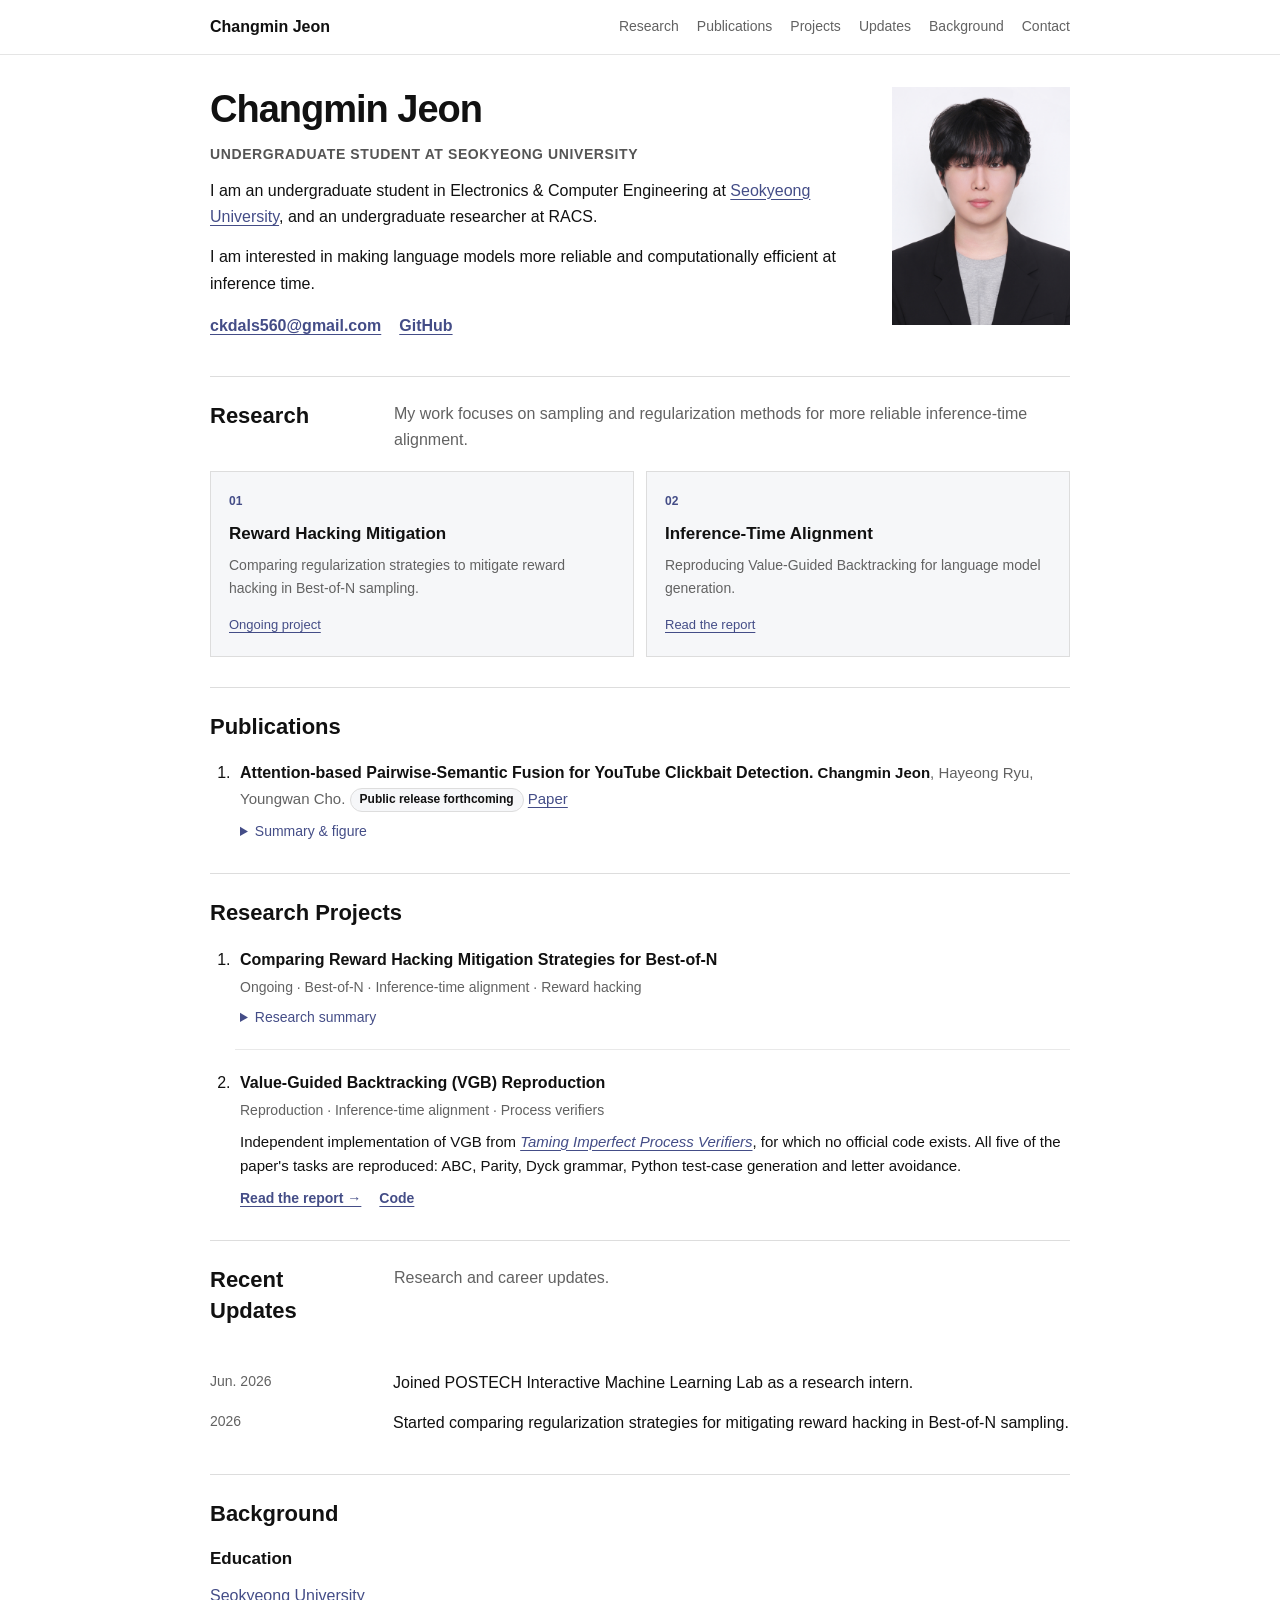
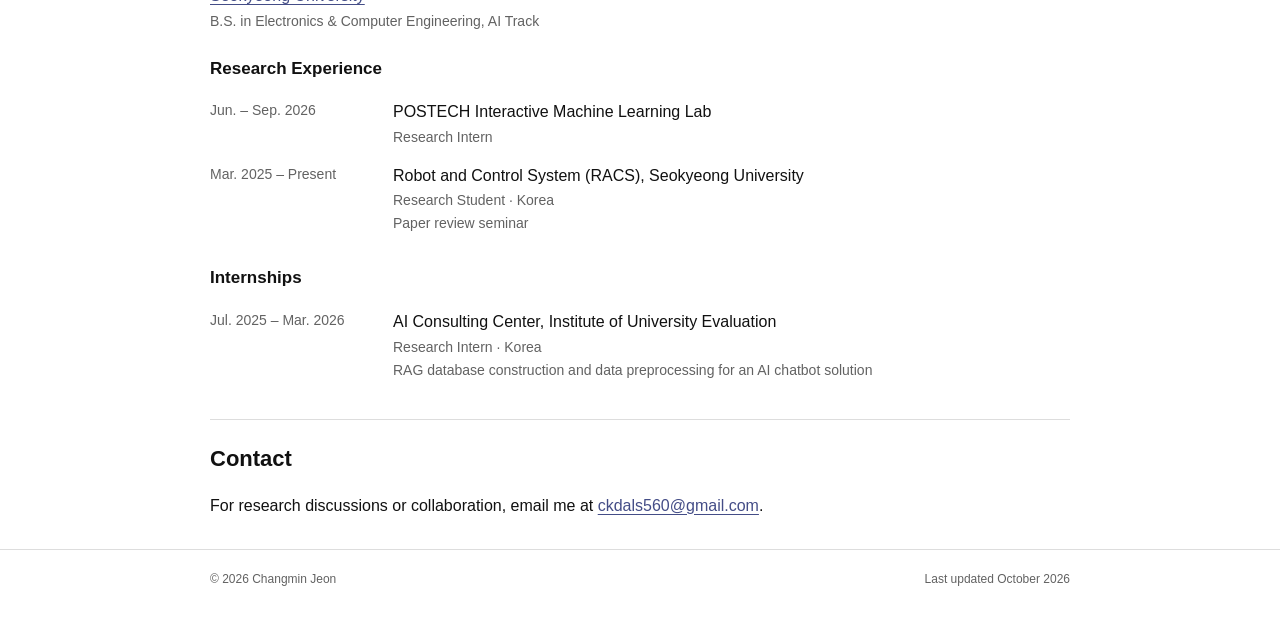
==== index.html @ 63a94bb0 "Show email address in profile links Co-Authored-By: Claude Opus 5.5 <noreply@anthropic.com> Claude-S" ====
<!DOCTYPE html>
<html lang="en">
<head>
  <meta charset="utf-8">
  <meta name="viewport" content="width=device-width, initial-scale=1">
  <meta name="description" content="Changmin Jeon — reinforcement learning, language model alignment, and inference-time scaling.">
  <title>Changmin Jeon</title>
  <style>
:root { --ink:#111; --muted:#626262; --accent:#444d87; --line:#ddd; --soft:#f6f7f9; }
* { box-sizing:border-box; }
html { scroll-behavior:smooth; scroll-padding-top:88px; }
body { margin:0; color:var(--ink); background:#fff; font:16px/1.65 -apple-system,BlinkMacSystemFont,"Segoe UI",sans-serif; }
a { color:var(--accent); text-underline-offset:3px; }
a:hover { color:#222a61; }
a:focus-visible,summary:focus-visible { outline:2px solid var(--accent); outline-offset:4px; }
.skip { position:absolute; left:12px; top:-80px; z-index:10; background:#fff; padding:8px 14px; }
.skip:focus { top:8px; }
.wrap { width:min(860px,calc(100% - 40px)); margin-inline:auto; }
.topbar { border-bottom:1px solid #e5e5e5; background:#fff; position:sticky; top:0; z-index:5; }
.nav-row { min-height:54px; display:flex; justify-content:space-between; align-items:center; gap:24px; }
.brand { color:#111; text-decoration:none; font-weight:700; white-space:nowrap; }
nav { display:flex; gap:18px; flex-wrap:wrap; }
nav a { font-size:14px; text-decoration:none; color:var(--muted); }
nav a:hover { color:var(--accent); text-decoration:underline; }
.hero { display:grid; grid-template-columns:minmax(0,1fr) 178px; gap:34px; align-items:start; padding:32px 0 36px; }
h1 { font-size:38px; line-height:1.2; margin:0 0 10px; letter-spacing:-1px; }
.role { color:#555; font-size:14px; font-weight:650; letter-spacing:.6px; text-transform:uppercase; margin:0 0 12px; }
p { margin:0 0 14px; }
.hero p:last-child { margin-bottom:0; }
.portrait { width:178px; height:238px; object-fit:cover; object-position:50% 20%; }
.social { display:flex; gap:18px; flex-wrap:wrap; margin-top:16px; font-weight:600; }
section { border-top:1px solid var(--line); padding:24px 0 30px; }
h2 { font-size:22px; line-height:1.4; margin:0 0 18px; }
h3 { font-size:17px; line-height:1.4; margin:0 0 8px; }
.section-intro { display:grid; grid-template-columns:160px 1fr; gap:24px; margin-bottom:18px; }
.section-intro p { color:var(--muted); margin:0; }
.cards { display:grid; grid-template-columns:repeat(2,minmax(0,1fr)); gap:12px; }
.card { border:1px solid var(--line); background:var(--soft); padding:20px 18px; display:flex; flex-direction:column; }
.number { font-size:12px; font-weight:750; color:var(--accent); margin-bottom:10px; }
.card p { font-size:14px; color:var(--muted); line-height:1.65; }
.card a { font-size:13px; margin-top:auto; }
.project-list { margin:0; padding-left:25px; }
.project-list>li { padding:0 0 20px 5px; margin-bottom:20px; border-bottom:1px solid #e9e9e9; }
.project-list>li:last-child { border-bottom:0; margin-bottom:0; padding-bottom:0; }
.project-list h3 { font-size:16px; margin-bottom:5px; }
.meta { color:var(--muted); font-size:14px; margin-bottom:7px; }
.pub-line { color:var(--muted); font-size:15px; margin-bottom:8px; }
.pub-line strong { color:var(--ink); }
.pub-title { font-size:16px; }
.badge { display:inline-block; border:1px solid var(--line); border-radius:999px; padding:1px 9px; font-size:12px; font-weight:650; color:var(--ink); background:var(--soft); white-space:nowrap; vertical-align:1px; }
summary { cursor:pointer; color:var(--accent); font-size:14px; width:fit-content; }
details[open] summary { margin-bottom:10px; }
.summary-body { background:var(--soft); border-left:2px solid #c7cce0; padding:14px 18px; margin-top:10px; color:#444; font-size:14px; }
.summary-body p { margin:0; }
.project-desc { font-size:15px; margin-bottom:8px; }
.project-links { display:flex; gap:18px; font-size:14px; font-weight:600; margin:0; }
.summary-goals { margin:10px 0 0; padding-left:20px; display:grid; gap:6px; }
.paper-figure { margin:18px 0 0; padding:16px; background:#fff; border:1px solid var(--line); }
.paper-figure a { display:block; width:fit-content; max-width:100%; margin:auto; }
.paper-figure img { display:block; width:100%; max-width:380px; height:auto; margin:auto; }
.paper-figure figcaption { margin-top:14px; color:var(--muted); font-size:13px; line-height:1.5; text-align:center; }
.timeline { margin:0; }
.timeline>div { display:grid; grid-template-columns:165px 1fr; gap:18px; padding:7px 0; }
dt { color:var(--muted); font-size:14px; }
dd { margin:0; }
.background-group { margin-top:24px; }
.background-group:first-of-type { margin-top:0; }
.background-group h3 { margin-bottom:12px; }
.subtext { display:block; color:var(--muted); font-size:14px; }
.contact-copy { margin:0; overflow-wrap:anywhere; }
footer { border-top:1px solid var(--line); color:var(--muted); font-size:12px; padding:20px 0 30px; }
.footer-row { display:flex; justify-content:space-between; gap:20px; }
@media(max-width:680px) {
 html { scroll-padding-top:120px; }
 .nav-row { flex-direction:column; align-items:flex-start; gap:8px; padding:12px 0; }
 nav { gap:10px 18px; }
 nav a { font-size:13px; }
 .hero { grid-template-columns:minmax(0,1fr) 112px; gap:20px; padding-top:26px; }
 .portrait { width:112px; height:150px; }
 h1 { font-size:30px; letter-spacing:-.6px; }
 .role { font-size:12px; }
 .hero p { font-size:14px; }
 .cards { grid-template-columns:1fr; }
 .section-intro { grid-template-columns:1fr; gap:0; }
 .section-intro h2 { margin-bottom:10px; }
 .timeline>div { grid-template-columns:110px 1fr; gap:14px; }
 .footer-row { flex-direction:column; gap:5px; }
}
@media(max-width:420px) {
 .hero { grid-template-columns:1fr; }
 .portrait { grid-row:1; width:110px; height:145px; }
}
@media(prefers-reduced-motion:reduce) { html { scroll-behavior:auto; } }
</style>
</head>
<body id="top">
<a class="skip" href="#main">Skip to content</a>
<header class="topbar">
  <div class="wrap nav-row">
    <a class="brand" href="#top">Changmin Jeon</a>
    <nav aria-label="Primary navigation">
      <a href="#research">Research</a><a href="#publications">Publications</a><a href="#projects">Projects</a><a href="#updates">Updates</a><a href="#background">Background</a><a href="#contact">Contact</a>
    </nav>
  </div>
</header>
<main id="main" class="wrap">
  <!-- PROFILE: edit your name, affiliation and introduction here. -->
  <div class="hero">
    <div>
      <h1>Changmin Jeon</h1>
      <p class="role">Undergraduate student at Seokyeong University</p>
      <p>I am an undergraduate student in Electronics &amp; Computer Engineering at <a href="https://www.skuniv.ac.kr/">Seokyeong University</a>, and an undergraduate researcher at RACS.</p>
      <p>I am interested in making language models more reliable and computationally efficient at inference time.</p>
      <div class="social"><a href="mailto:ckdals560@gmail.com">ckdals560@gmail.com</a><a href="https://github.com/changmin-jen">GitHub</a></div>
    </div>
    <img class="portrait" src="profile.png" alt="Changmin Jeon" width="178" height="238">
  </div>
  <section id="research" aria-labelledby="research-heading">
    <div class="section-intro"><h2 id="research-heading">Research</h2><p>My work focuses on sampling and regularization methods for more reliable inference-time alignment.</p></div>
    <div class="cards"><article class="card"><span class="number">01</span><h3>Reward Hacking Mitigation</h3><p>Comparing regularization strategies to mitigate reward hacking in Best-of-N sampling.</p><a href="#project-1">Ongoing project</a></article>
<article class="card"><span class="number">02</span><h3>Inference-Time Alignment</h3><p>Reproducing Value-Guided Backtracking for language model generation.</p><a href="vgb.html">Read the report</a></article></div>
  </section>
  <!-- PUBLICATIONS: Changmin Jeon is the confirmed first author. Add the full coauthor list before release. -->
  <section id="publications" aria-labelledby="publications-heading">
    <h2 id="publications-heading">Publications</h2>
    <ol class="project-list">
      <li id="pub-clickbait">
        <p class="pub-line"><strong class="pub-title">Attention-based Pairwise-Semantic Fusion for YouTube Clickbait Detection.</strong> <strong>Changmin Jeon</strong>, Hayeong Ryu, Youngwan Cho. <span class="badge">Public release forthcoming</span> <a href="papers/clickbait-detection.pdf?v=2" target="_blank" rel="noopener">Paper</a></p>
        <details><summary>Summary &amp; figure</summary><div class="summary-body"><p>A multimodal framework for detecting semantic mismatches between YouTube titles and thumbnails and the actual video content. It combines titles, ASR transcripts, and captions of thumbnails and keyframes using Sentence-BERT embeddings and attention-based pairwise fusion.</p>
          <figure class="paper-figure">
            <a href="figures/clickbait-framework.png" target="_blank" rel="noopener" aria-label="Open framework figure at original size in a new tab">
              <img src="figures/clickbait-framework.png" alt="Title, STT, thumbnail and keyframe representations pass through attention pooling into four pairwise branches, each processed by an MLP and combined into a fused representation." loading="lazy">
            </a>
            <figcaption>Overview of the proposed Pairwise-Semantic Fusion architecture. Click the figure to view the original image.</figcaption>
          </figure>
        </div></details>
      </li>
    </ol>
  </section>
  <!-- PROJECTS -->
  <section id="projects" aria-labelledby="projects-heading">
    <h2 id="projects-heading">Research Projects</h2>
    <ol class="project-list"><!-- PROJECT 1: edit the title, topics and summary below. -->
<li id="project-1">
  <h3>Comparing Reward Hacking Mitigation Strategies for Best-of-N</h3>
  <p class="meta">Ongoing · Best-of-N · Inference-time alignment · Reward hacking</p>
  <details><summary>Research summary</summary><div class="summary-body">
    <p>Recent work proposes several ways to mitigate reward hacking in Best-of-N (BoN) inference-time alignment, including E<sub>M</sub>-regularized BoN, &chi;<sup>2</sup>-regularization, caution-penalty BoN, and InfoRM. These methods are mostly evaluated against standard baselines rather than against each other, so a fair comparison under one setting is still missing. This project has two goals:</p>
    <ol class="summary-goals">
      <li>Empirically compare these mitigation approaches under a unified experimental setting.</li>
      <li>Test the theoretical predictions of <a href="https://arxiv.org/abs/2603.05739" target="_blank" rel="noopener"><em>Revisiting the (Sub)Optimality of Best-of-N for Inference-Time Alignment</em></a>, in particular whether E<sub>M</sub>-regularized BoN mitigates reward hacking and behaves as predicted at large N.</li>
    </ol>
  </div></details>
</li>
<!-- PROJECT 2: edit the title, topics and summary below. -->
<li id="project-2">
  <h3>Value-Guided Backtracking (VGB) Reproduction</h3>
  <p class="meta">Reproduction · Inference-time alignment · Process verifiers</p>
  <p class="project-desc">Independent implementation of VGB from <a href="https://arxiv.org/abs/2510.03149" target="_blank" rel="noopener"><em>Taming Imperfect Process Verifiers</em></a>, for which no official code exists. All five of the paper's tasks are reproduced: ABC, Parity, Dyck grammar, Python test-case generation and letter avoidance.</p>
  <p class="project-links"><a href="vgb.html">Read the report →</a><a href="https://github.com/changmin-jen/VGB" target="_blank" rel="noopener">Code</a></p>
</li></ol>
  </section>
  <!-- UPDATES: duplicate one date/description pair to add a new update. -->
  <section id="updates" aria-labelledby="updates-heading">
    <div class="section-intro"><h2 id="updates-heading">Recent Updates</h2><p>Research and career updates.</p></div>
    <dl class="timeline">
      <div><dt>Jun. 2026</dt><dd>Joined POSTECH Interactive Machine Learning Lab as a research intern.</dd></div>
      <div><dt>2026</dt><dd>Started comparing regularization strategies for mitigating reward hacking in Best-of-N sampling.</dd></div>
    </dl>
  </section>
  <section id="background" aria-labelledby="background-heading">
    <h2 id="background-heading">Background</h2>
    <div class="background-group"><h3>Education</h3>
      <p><a href="https://www.skuniv.ac.kr/">Seokyeong University</a><span class="subtext">B.S. in Electronics &amp; Computer Engineering, AI Track</span></p>
    </div>
    <div class="background-group"><h3>Research Experience</h3>
      <dl class="timeline">
        <div><dt>Jun. – Sep. 2026</dt><dd>POSTECH Interactive Machine Learning Lab<span class="subtext">Research Intern</span></dd></div>
        <div><dt>Mar. 2025 – Present</dt><dd>Robot and Control System (RACS), Seokyeong University<span class="subtext">Research Student · Korea</span><span class="subtext">Paper review seminar</span></dd></div>
      </dl>
    </div>
    <div class="background-group"><h3>Internships</h3>
      <dl class="timeline"><div><dt>Jul. 2025 – Mar. 2026</dt><dd>AI Consulting Center, Institute of University Evaluation<span class="subtext">Research Intern · Korea</span><span class="subtext">RAG database construction and data preprocessing for an AI chatbot solution</span></dd></div></dl>
    </div>
  </section>
  <section id="contact" aria-labelledby="contact-heading">
    <h2 id="contact-heading">Contact</h2>
    <p class="contact-copy">For research discussions or collaboration, email me at <a href="mailto:ckdals560@gmail.com">ckdals560@gmail.com</a>.</p>
  </section>
</main>
<footer><div class="wrap footer-row"><span>© 2026 Changmin Jeon</span><span>Last updated October 2026</span></div></footer>
</body>
</html>
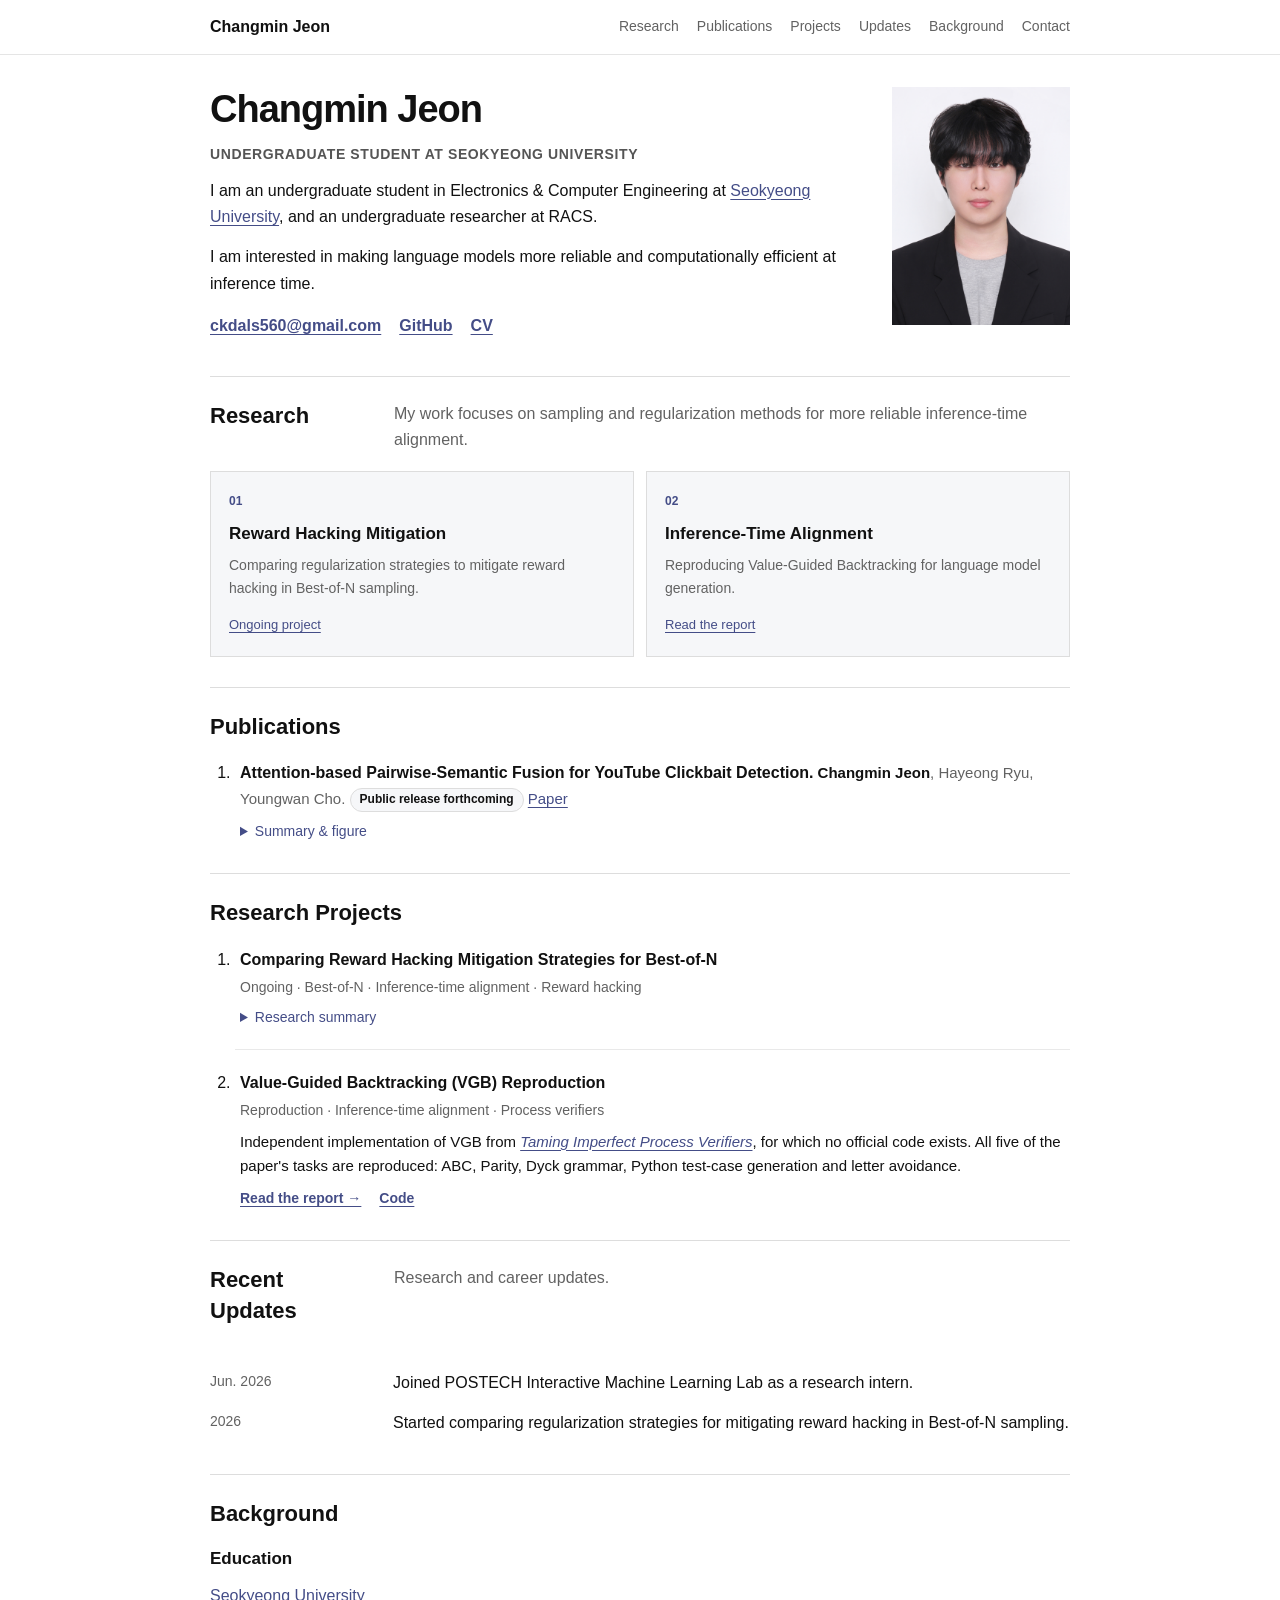
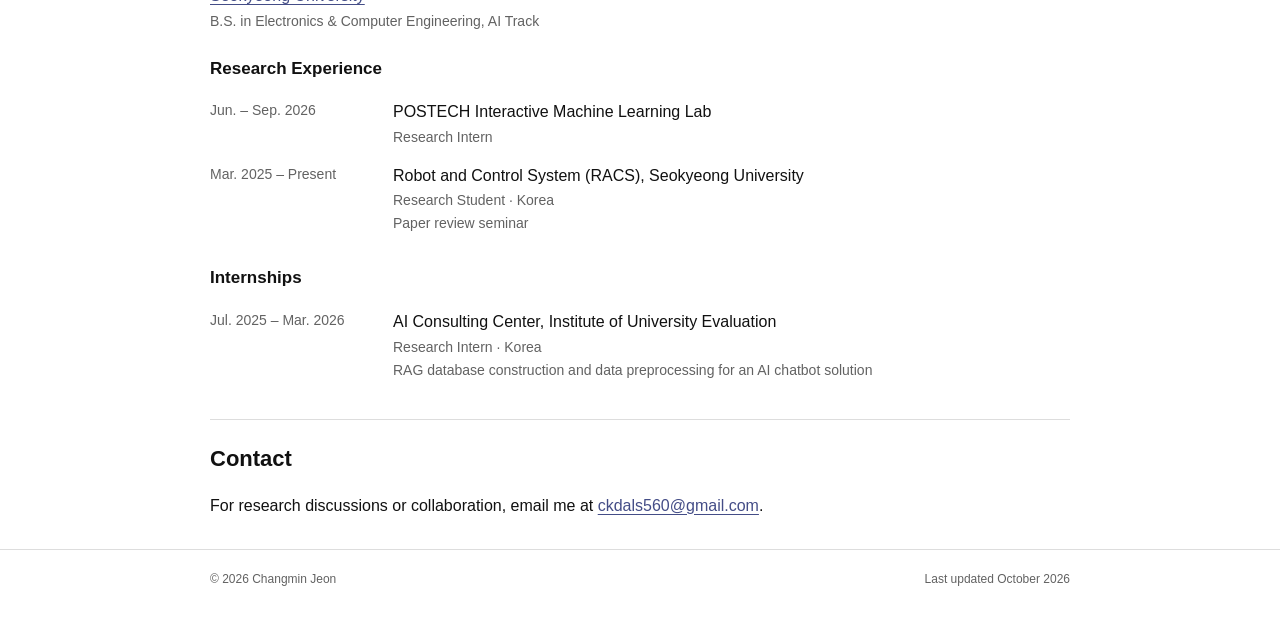
==== commit 80cc30fa: "Add CV PDF and link it next to GitHub Co-Authored-By: Claude Opus 5.5 <noreply@anthropic.com> Claude" ====
--- a/index.html
+++ b/index.html
@@ -111,7 +111,7 @@
       <p class="role">Undergraduate student at Seokyeong University</p>
       <p>I am an undergraduate student in Electronics &amp; Computer Engineering at <a href="https://www.skuniv.ac.kr/">Seokyeong University</a>, and an undergraduate researcher at RACS.</p>
       <p>I am interested in making language models more reliable and computationally efficient at inference time.</p>
-      <div class="social"><a href="mailto:ckdals560@gmail.com">ckdals560@gmail.com</a><a href="https://github.com/changmin-jen">GitHub</a></div>
+      <div class="social"><a href="mailto:ckdals560@gmail.com">ckdals560@gmail.com</a><a href="https://github.com/changmin-jen">GitHub</a><a href="cv.pdf" target="_blank" rel="noopener">CV</a></div>
     </div>
     <img class="portrait" src="profile.png" alt="Changmin Jeon" width="178" height="238">
   </div>
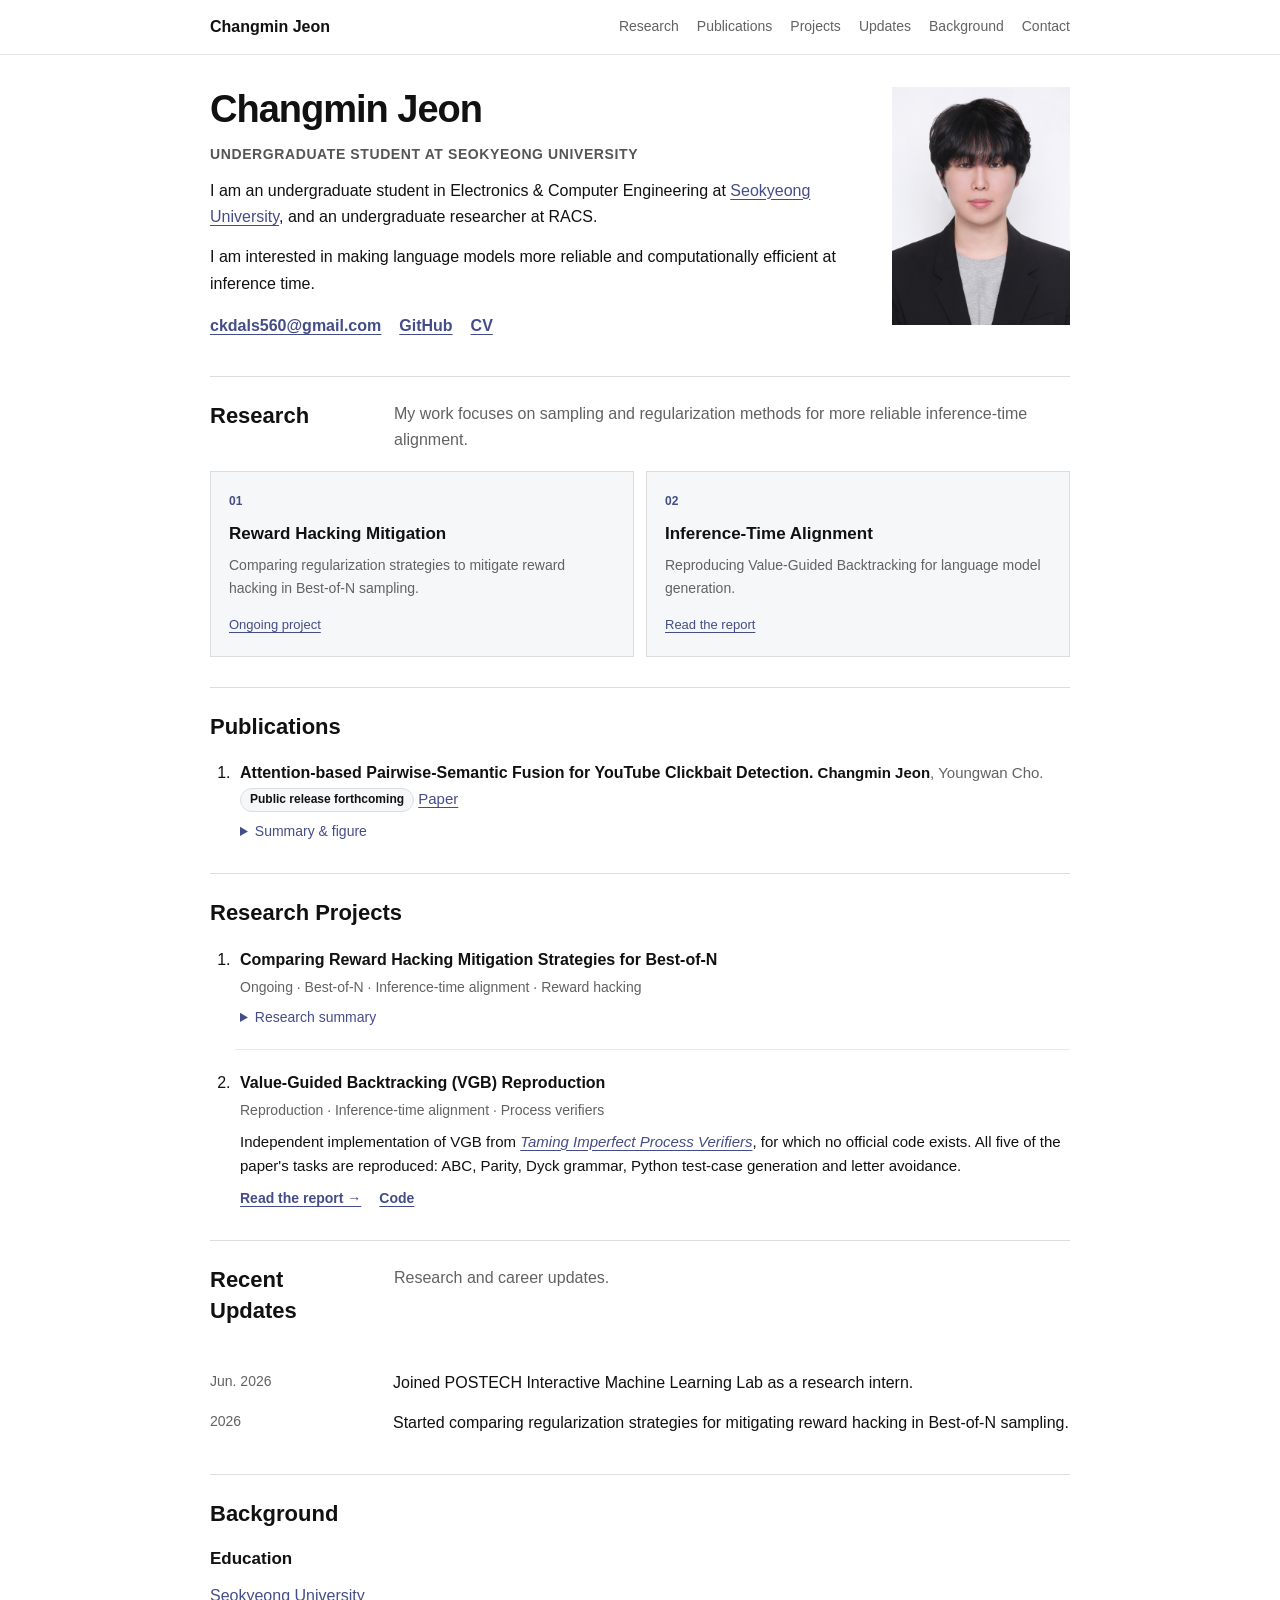
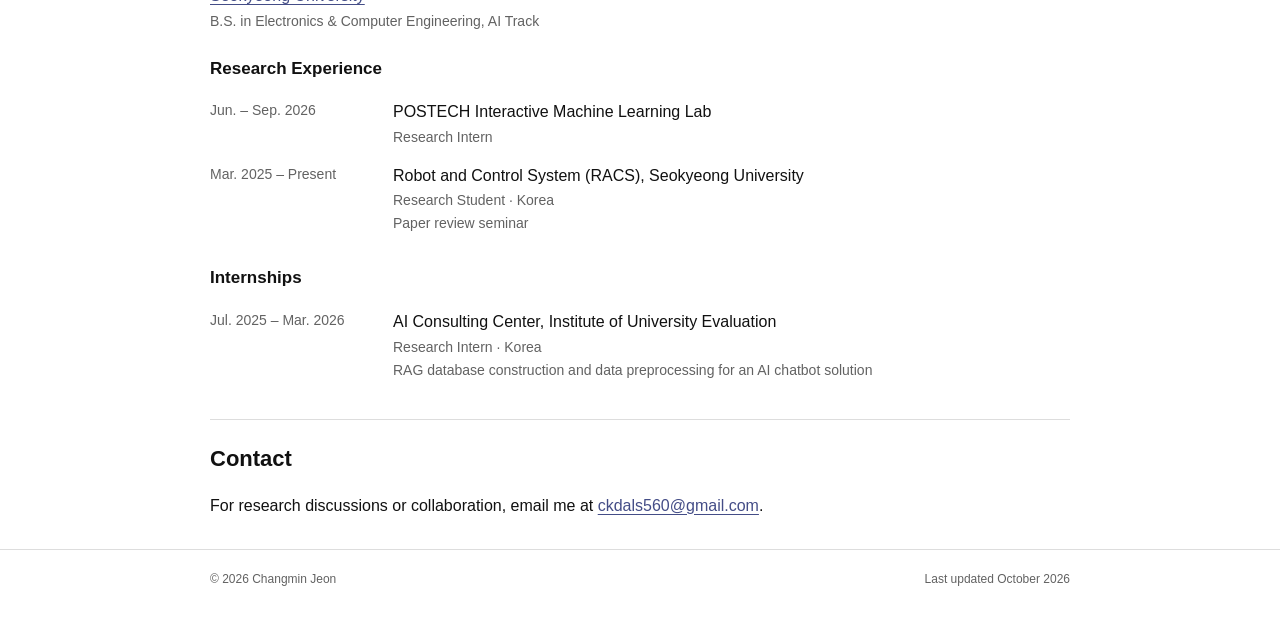
==== commit 4d924690: "Remove Hayeong Ryu from publication author list Co-Authored-By: Claude Opus 5.5 <noreply@anthropic.c" ====
--- a/index.html
+++ b/index.html
@@ -125,7 +125,7 @@
     <h2 id="publications-heading">Publications</h2>
     <ol class="project-list">
       <li id="pub-clickbait">
-        <p class="pub-line"><strong class="pub-title">Attention-based Pairwise-Semantic Fusion for YouTube Clickbait Detection.</strong> <strong>Changmin Jeon</strong>, Hayeong Ryu, Youngwan Cho. <span class="badge">Public release forthcoming</span> <a href="papers/clickbait-detection.pdf?v=2" target="_blank" rel="noopener">Paper</a></p>
+        <p class="pub-line"><strong class="pub-title">Attention-based Pairwise-Semantic Fusion for YouTube Clickbait Detection.</strong> <strong>Changmin Jeon</strong>, Youngwan Cho. <span class="badge">Public release forthcoming</span> <a href="papers/clickbait-detection.pdf?v=2" target="_blank" rel="noopener">Paper</a></p>
         <details><summary>Summary &amp; figure</summary><div class="summary-body"><p>A multimodal framework for detecting semantic mismatches between YouTube titles and thumbnails and the actual video content. It combines titles, ASR transcripts, and captions of thumbnails and keyframes using Sentence-BERT embeddings and attention-based pairwise fusion.</p>
           <figure class="paper-figure">
             <a href="figures/clickbait-framework.png" target="_blank" rel="noopener" aria-label="Open framework figure at original size in a new tab">
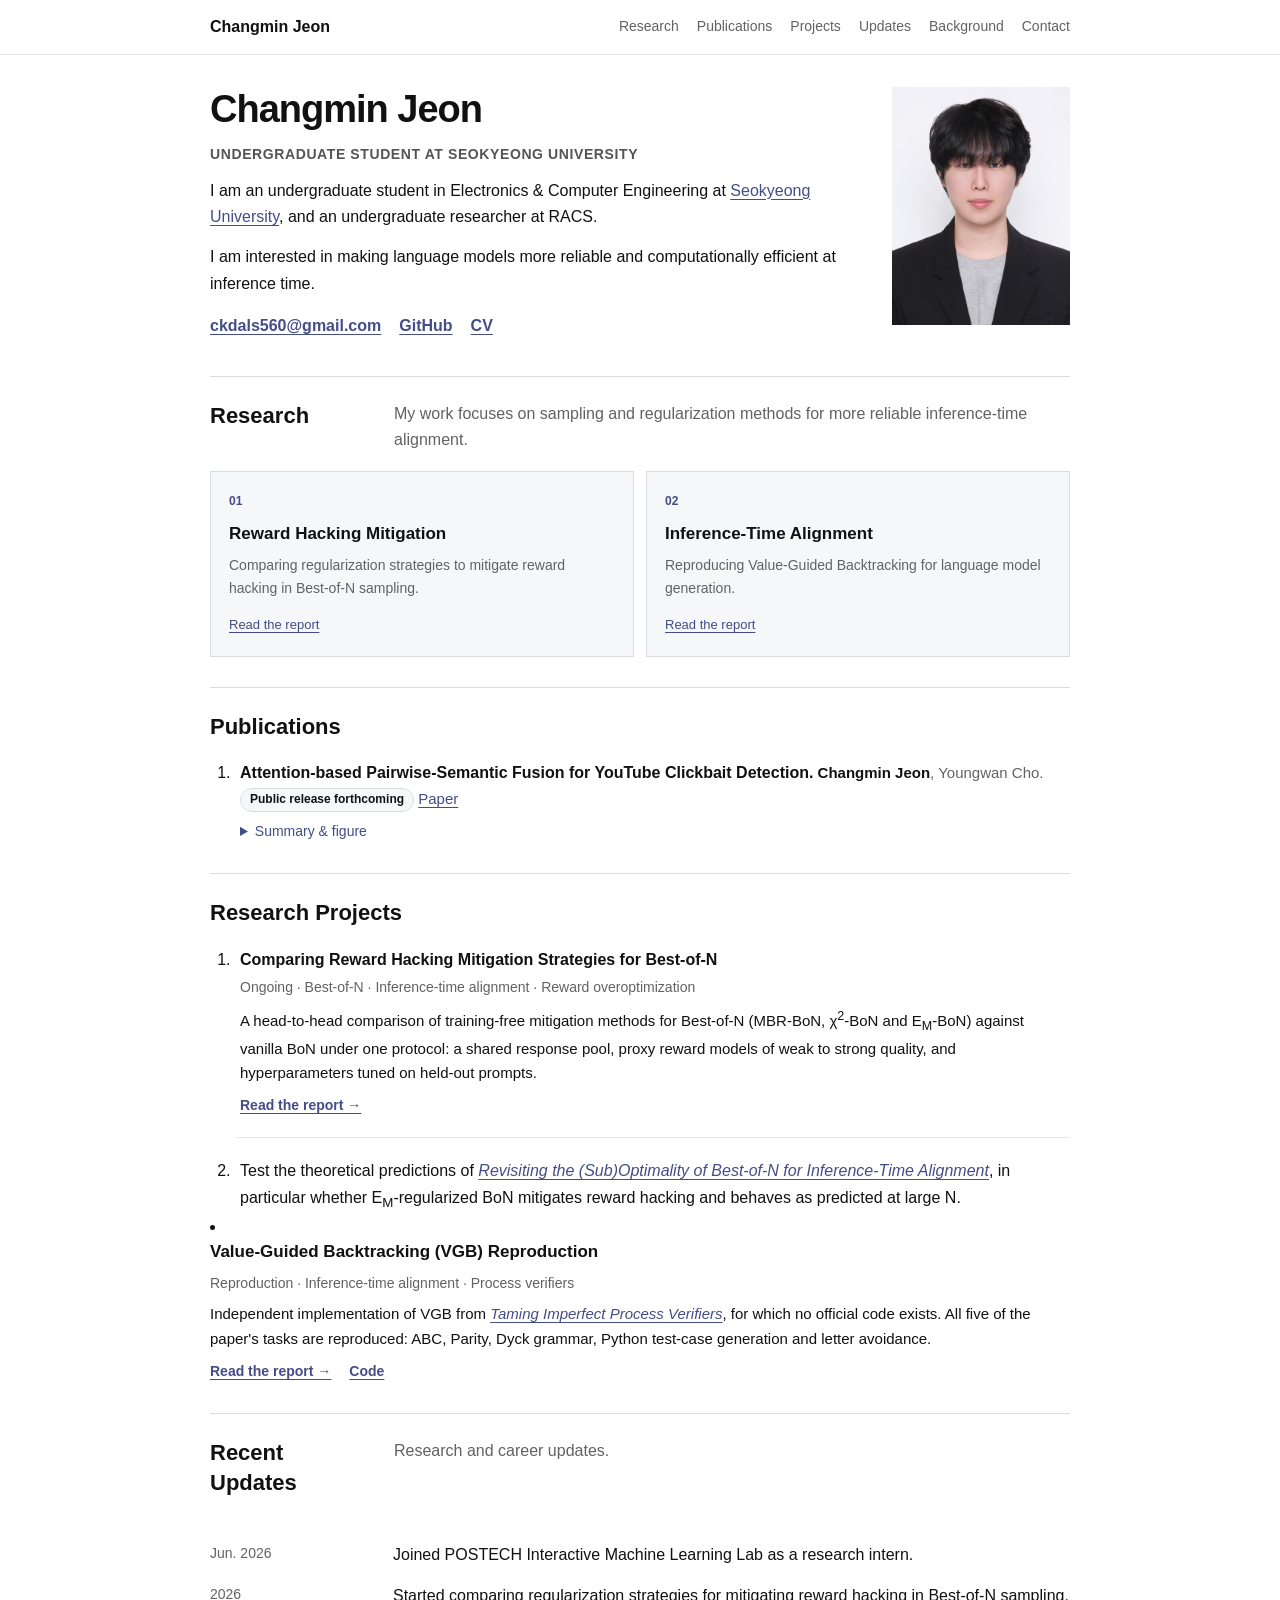
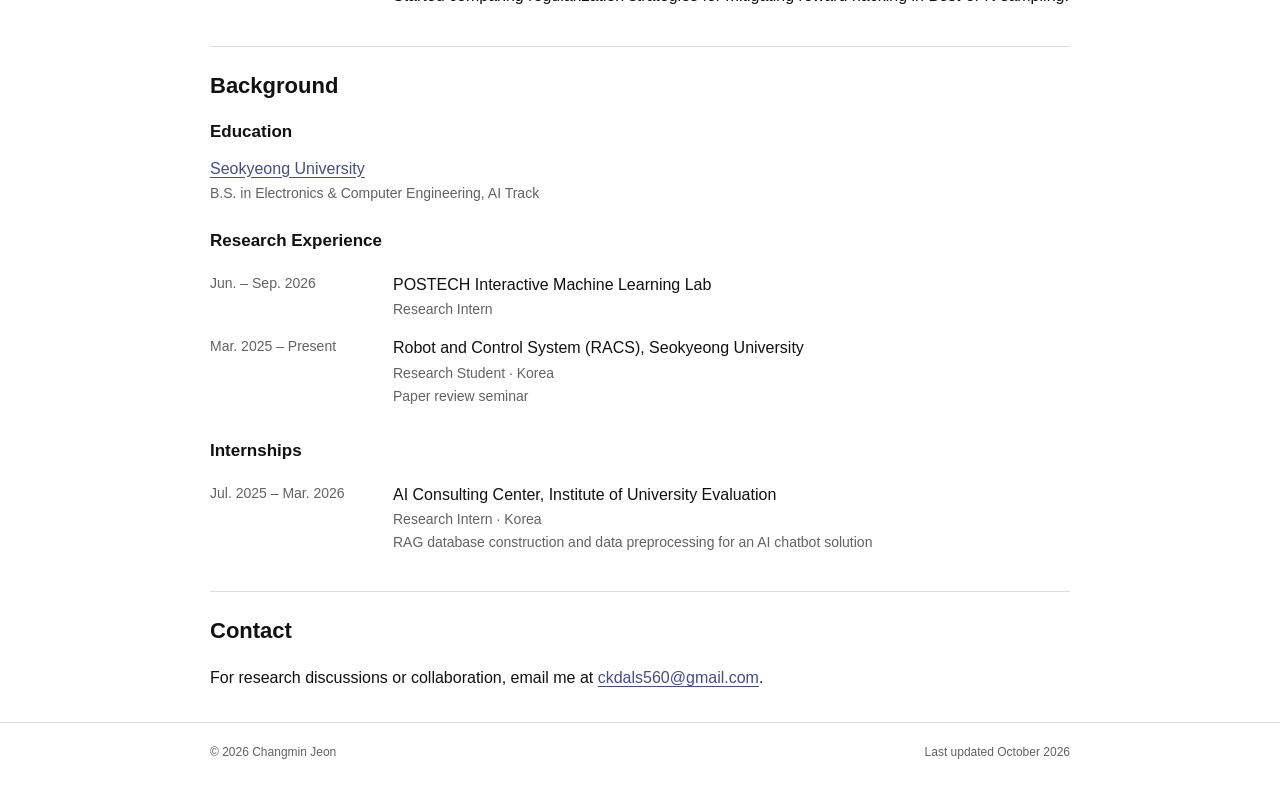
==== commit c2851bc0: "Add draft BoN overoptimization report page and link it from projects Co-Authored-By: Claude Opus 5.5" ====
--- a/index.html
+++ b/index.html
@@ -117,7 +117,7 @@
   </div>
   <section id="research" aria-labelledby="research-heading">
     <div class="section-intro"><h2 id="research-heading">Research</h2><p>My work focuses on sampling and regularization methods for more reliable inference-time alignment.</p></div>
-    <div class="cards"><article class="card"><span class="number">01</span><h3>Reward Hacking Mitigation</h3><p>Comparing regularization strategies to mitigate reward hacking in Best-of-N sampling.</p><a href="#project-1">Ongoing project</a></article>
+    <div class="cards"><article class="card"><span class="number">01</span><h3>Reward Hacking Mitigation</h3><p>Comparing regularization strategies to mitigate reward hacking in Best-of-N sampling.</p><a href="bon.html">Read the report</a></article>
 <article class="card"><span class="number">02</span><h3>Inference-Time Alignment</h3><p>Reproducing Value-Guided Backtracking for language model generation.</p><a href="vgb.html">Read the report</a></article></div>
   </section>
   <!-- PUBLICATIONS: Changmin Jeon is the confirmed first author. Add the full coauthor list before release. -->
@@ -125,7 +125,7 @@
     <h2 id="publications-heading">Publications</h2>
     <ol class="project-list">
       <li id="pub-clickbait">
-        <p class="pub-line"><strong class="pub-title">Attention-based Pairwise-Semantic Fusion for YouTube Clickbait Detection.</strong> <strong>Changmin Jeon</strong>, Youngwan Cho. <span class="badge">Public release forthcoming</span> <a href="papers/clickbait-detection.pdf?v=2" target="_blank" rel="noopener">Paper</a></p>
+        <p class="pub-line"><strong class="pub-title">Attention-based Pairwise-Semantic Fusion for YouTube Clickbait Detection.</strong> <strong>Changmin Jeon</strong>, Youngwan Cho. <span class="badge">Public release forthcoming</span> <a href="papers/clickbait-detection.pdf?v=3" target="_blank" rel="noopener">Paper</a></p>
         <details><summary>Summary &amp; figure</summary><div class="summary-body"><p>A multimodal framework for detecting semantic mismatches between YouTube titles and thumbnails and the actual video content. It combines titles, ASR transcripts, and captions of thumbnails and keyframes using Sentence-BERT embeddings and attention-based pairwise fusion.</p>
           <figure class="paper-figure">
             <a href="figures/clickbait-framework.png" target="_blank" rel="noopener" aria-label="Open framework figure at original size in a new tab">
@@ -143,11 +143,10 @@
     <ol class="project-list"><!-- PROJECT 1: edit the title, topics and summary below. -->
 <li id="project-1">
   <h3>Comparing Reward Hacking Mitigation Strategies for Best-of-N</h3>
-  <p class="meta">Ongoing · Best-of-N · Inference-time alignment · Reward hacking</p>
-  <details><summary>Research summary</summary><div class="summary-body">
-    <p>Recent work proposes several ways to mitigate reward hacking in Best-of-N (BoN) inference-time alignment, including E<sub>M</sub>-regularized BoN, &chi;<sup>2</sup>-regularization, caution-penalty BoN, and InfoRM. These methods are mostly evaluated against standard baselines rather than against each other, so a fair comparison under one setting is still missing. This project has two goals:</p>
-    <ol class="summary-goals">
-      <li>Empirically compare these mitigation approaches under a unified experimental setting.</li>
+  <p class="meta">Ongoing · Best-of-N · Inference-time alignment · Reward overoptimization</p>
+  <p class="project-desc">A head-to-head comparison of training-free mitigation methods for Best-of-N (MBR-BoN, &chi;<sup>2</sup>-BoN and E<sub>M</sub>-BoN) against vanilla BoN under one protocol: a shared response pool, proxy reward models of weak to strong quality, and hyperparameters tuned on held-out prompts.</p>
+  <p class="project-links"><a href="bon.html">Read the report →</a></p>
+</li>
       <li>Test the theoretical predictions of <a href="https://arxiv.org/abs/2603.05739" target="_blank" rel="noopener"><em>Revisiting the (Sub)Optimality of Best-of-N for Inference-Time Alignment</em></a>, in particular whether E<sub>M</sub>-regularized BoN mitigates reward hacking and behaves as predicted at large N.</li>
     </ol>
   </div></details>
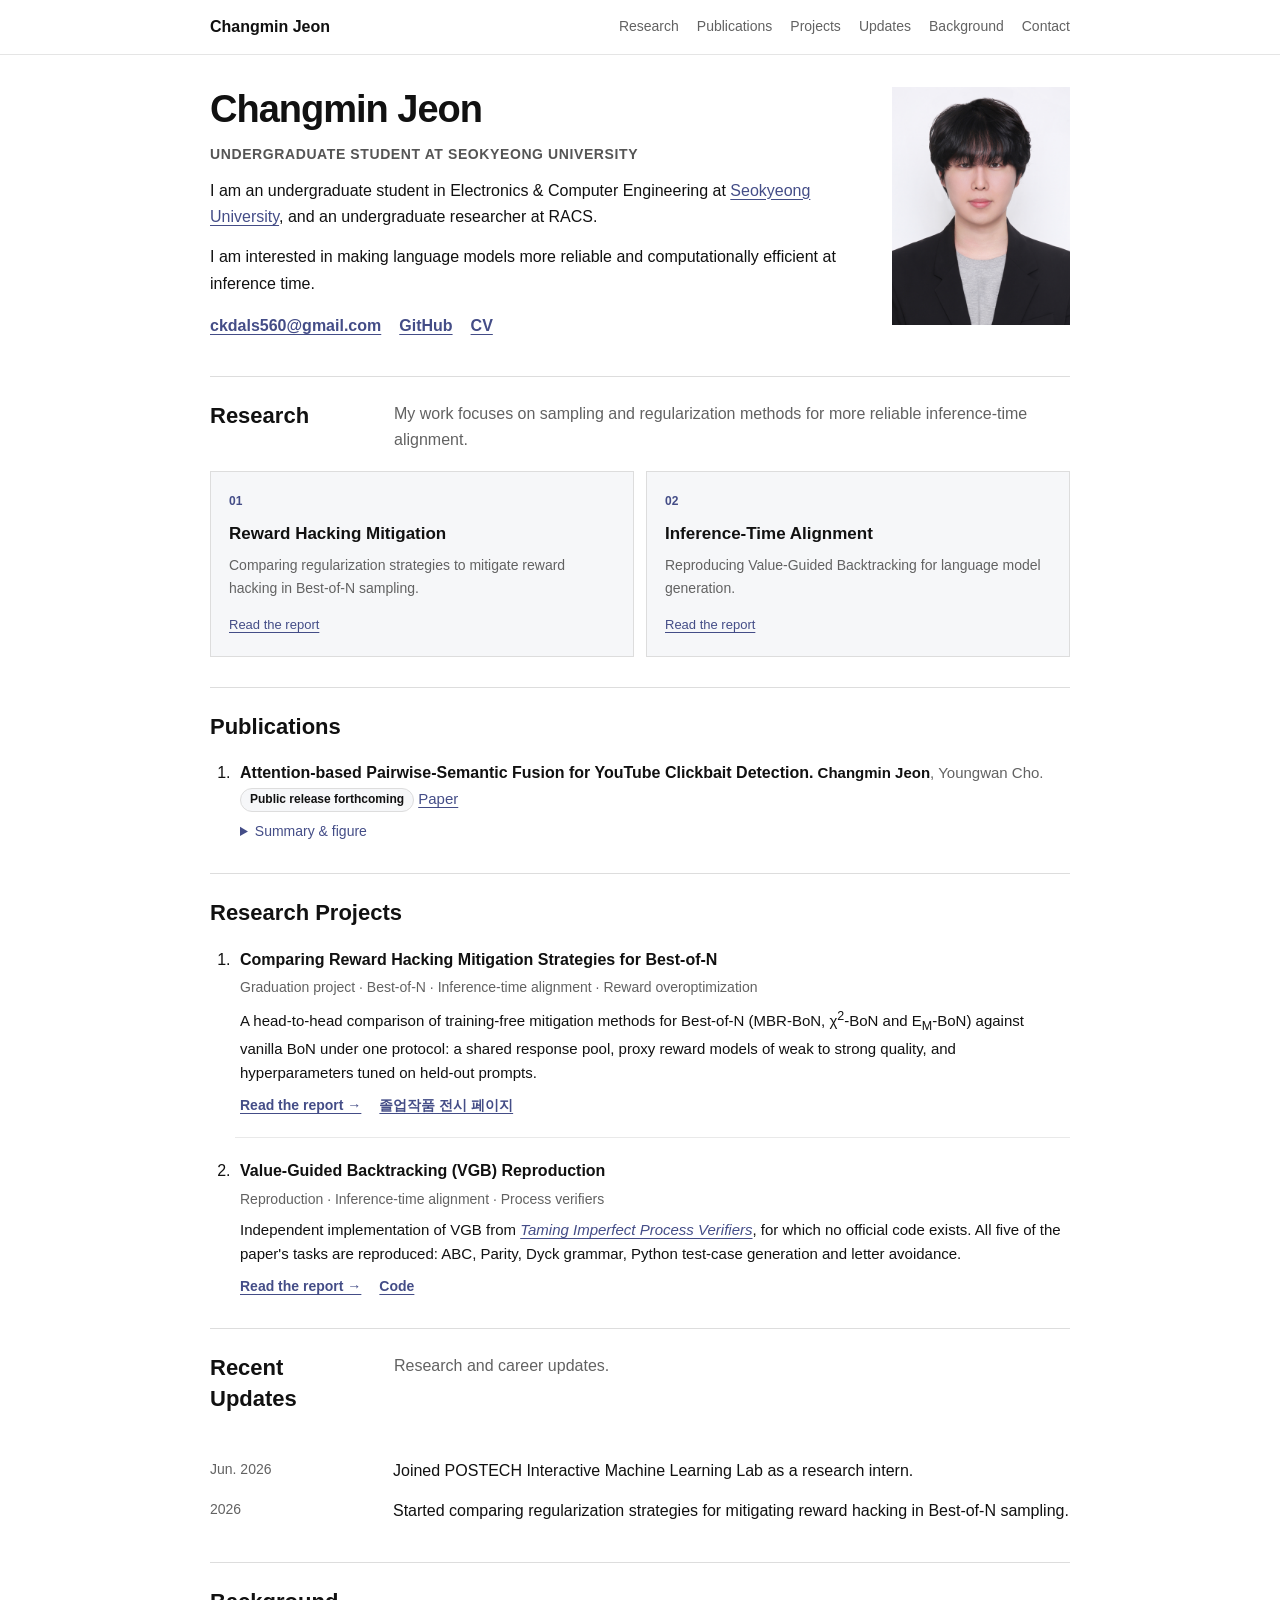
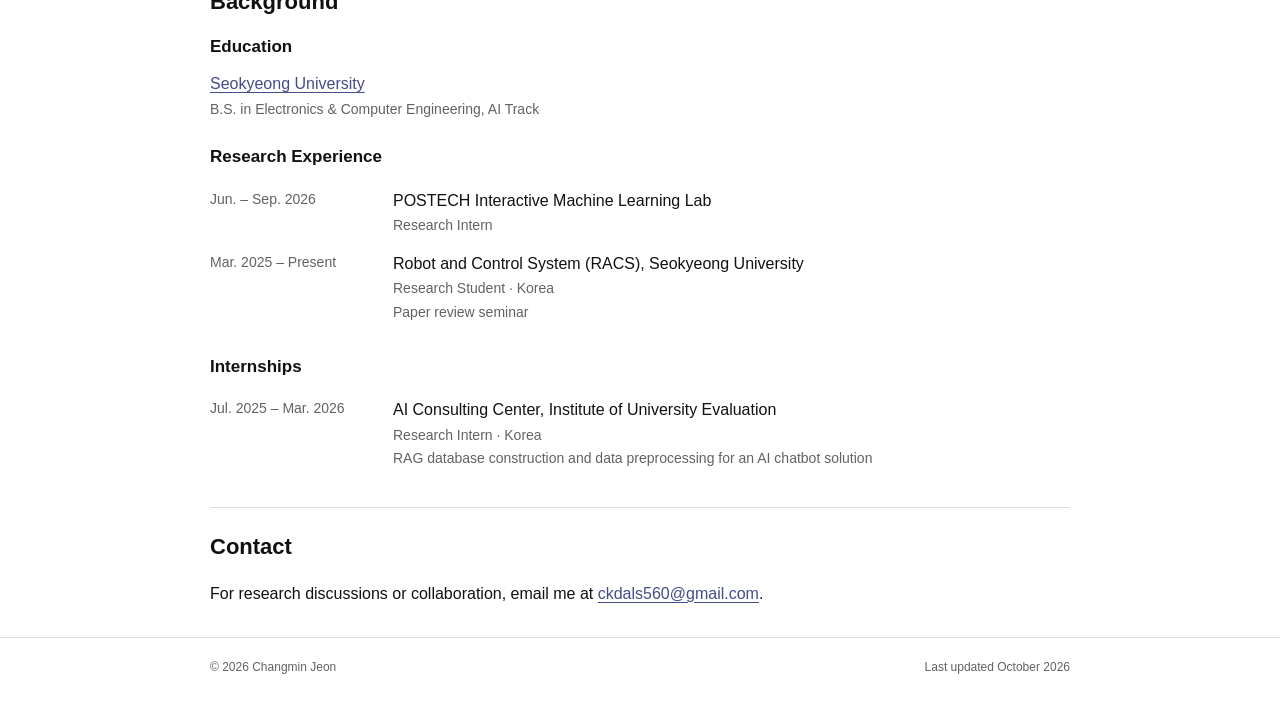
==== commit 579ad434: "Fix broken Research Projects list and link the graduation page Co-Authored-By: Claude Opus 5.5 <nore" ====
--- a/index.html
+++ b/index.html
@@ -143,13 +143,9 @@
     <ol class="project-list"><!-- PROJECT 1: edit the title, topics and summary below. -->
 <li id="project-1">
   <h3>Comparing Reward Hacking Mitigation Strategies for Best-of-N</h3>
-  <p class="meta">Ongoing · Best-of-N · Inference-time alignment · Reward overoptimization</p>
+  <p class="meta">Graduation project · Best-of-N · Inference-time alignment · Reward overoptimization</p>
   <p class="project-desc">A head-to-head comparison of training-free mitigation methods for Best-of-N (MBR-BoN, &chi;<sup>2</sup>-BoN and E<sub>M</sub>-BoN) against vanilla BoN under one protocol: a shared response pool, proxy reward models of weak to strong quality, and hyperparameters tuned on held-out prompts.</p>
-  <p class="project-links"><a href="bon.html">Read the report →</a></p>
-</li>
-      <li>Test the theoretical predictions of <a href="https://arxiv.org/abs/2603.05739" target="_blank" rel="noopener"><em>Revisiting the (Sub)Optimality of Best-of-N for Inference-Time Alignment</em></a>, in particular whether E<sub>M</sub>-regularized BoN mitigates reward hacking and behaves as predicted at large N.</li>
-    </ol>
-  </div></details>
+  <p class="project-links"><a href="bon.html">Read the report →</a><a href="capstone.html">졸업작품 전시 페이지</a></p>
 </li>
 <!-- PROJECT 2: edit the title, topics and summary below. -->
 <li id="project-2">
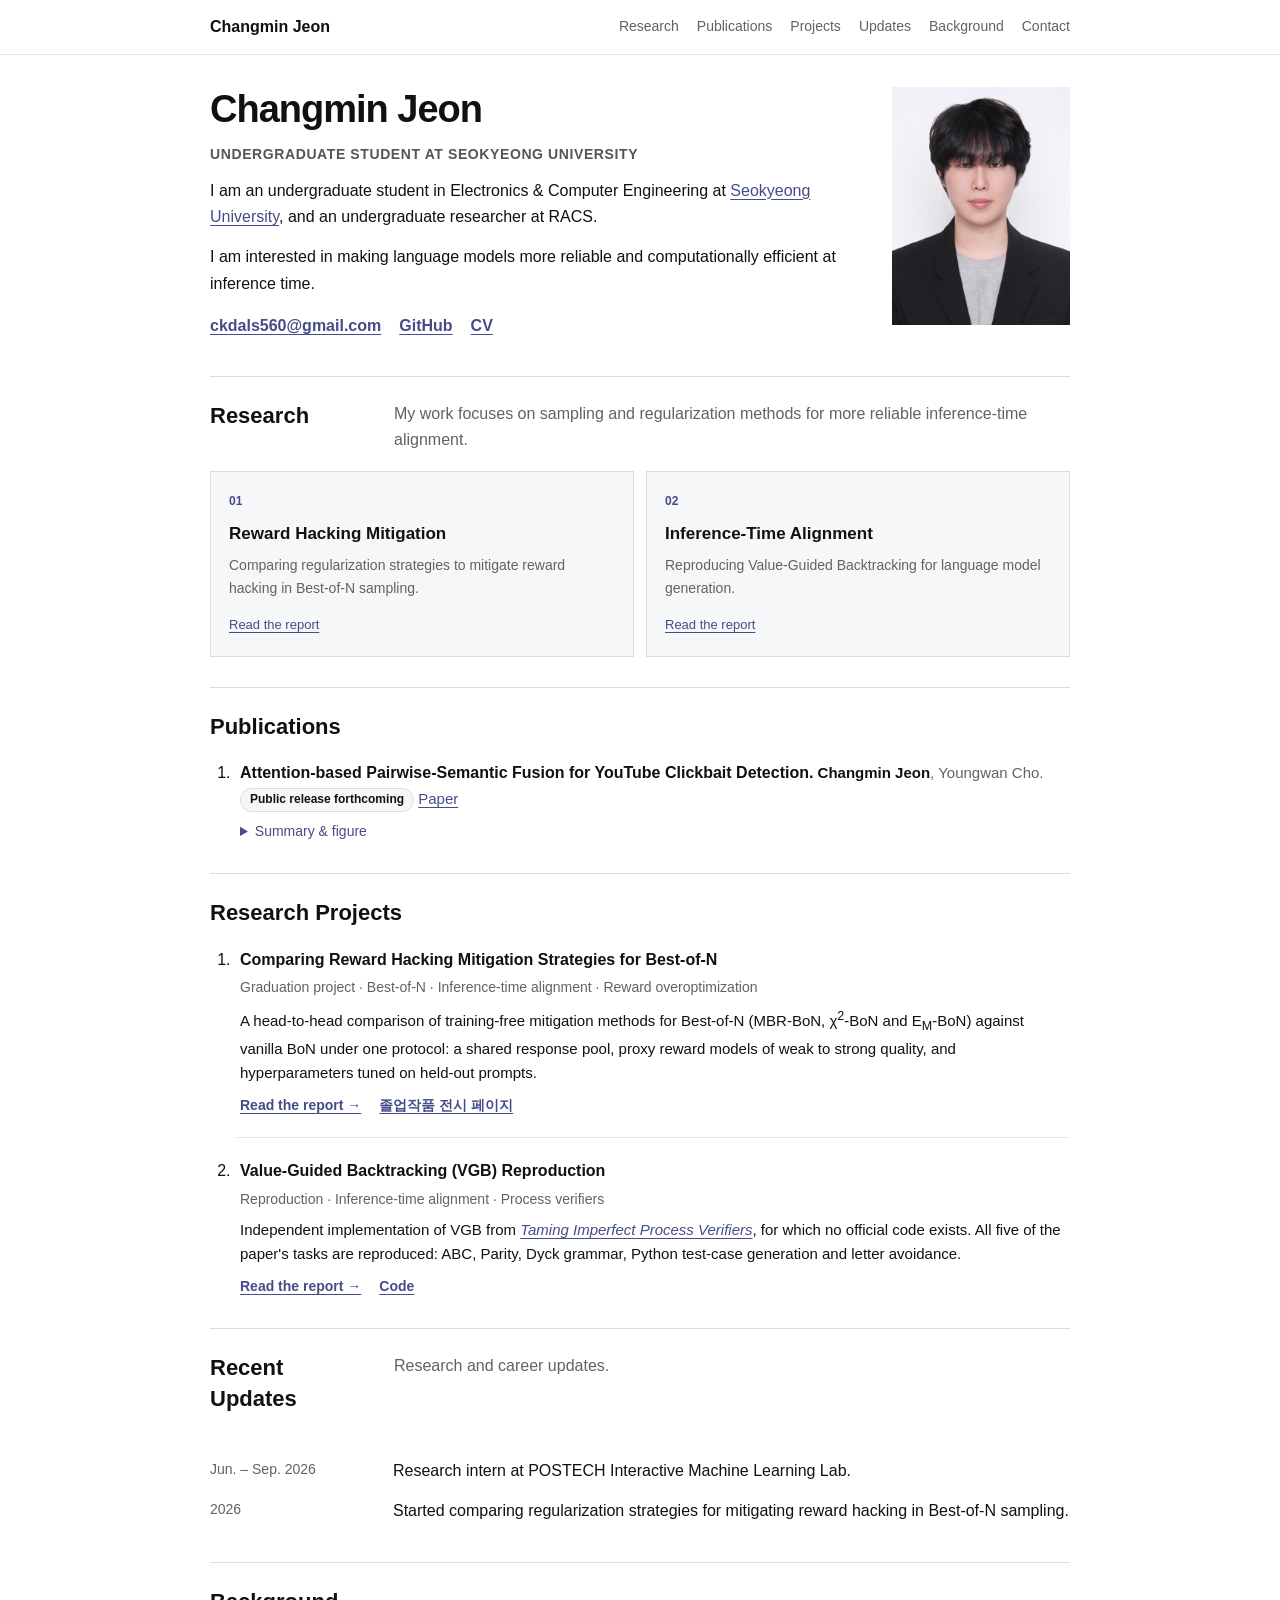
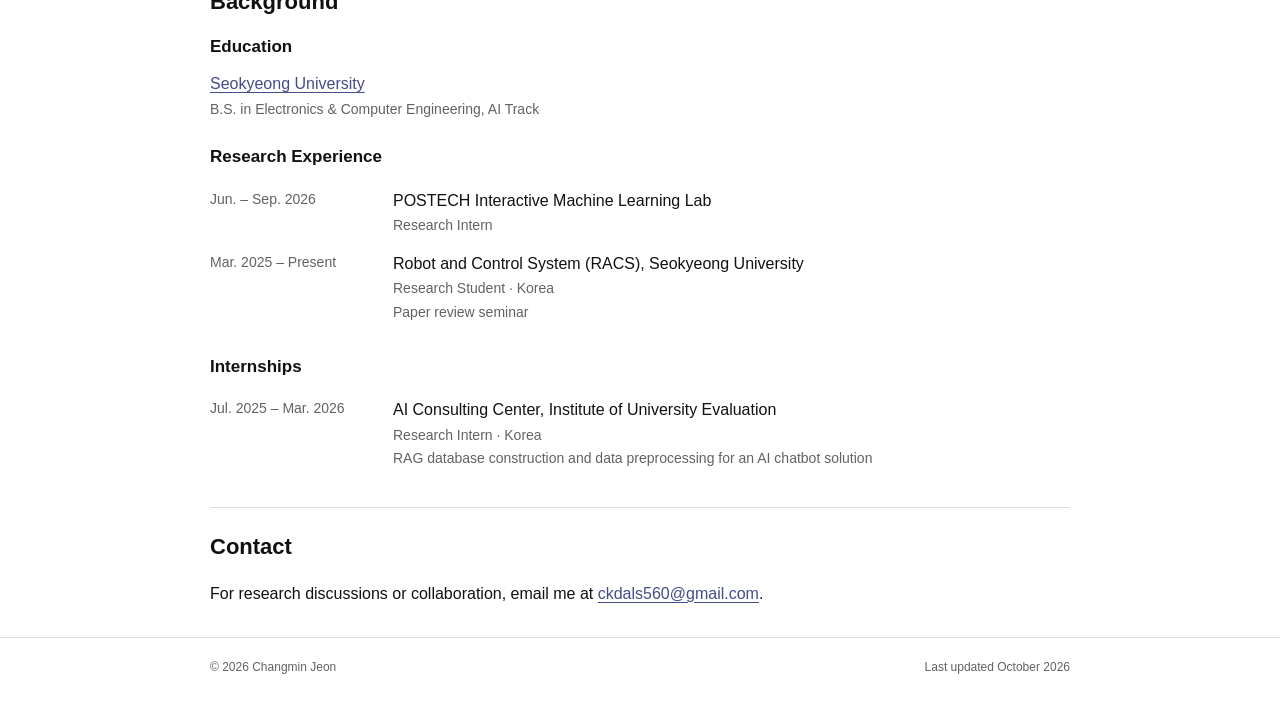
==== commit e6547b60: "Recent updates: POSTECH IML internship Jun.–Sep. 2026 Co-Authored-By: Claude Opus 5.5 <noreply@anthr" ====
--- a/index.html
+++ b/index.html
@@ -159,7 +159,7 @@
   <section id="updates" aria-labelledby="updates-heading">
     <div class="section-intro"><h2 id="updates-heading">Recent Updates</h2><p>Research and career updates.</p></div>
     <dl class="timeline">
-      <div><dt>Jun. 2026</dt><dd>Joined POSTECH Interactive Machine Learning Lab as a research intern.</dd></div>
+      <div><dt>Jun. – Sep. 2026</dt><dd>Research intern at POSTECH Interactive Machine Learning Lab.</dd></div>
       <div><dt>2026</dt><dd>Started comparing regularization strategies for mitigating reward hacking in Best-of-N sampling.</dd></div>
     </dl>
   </section>
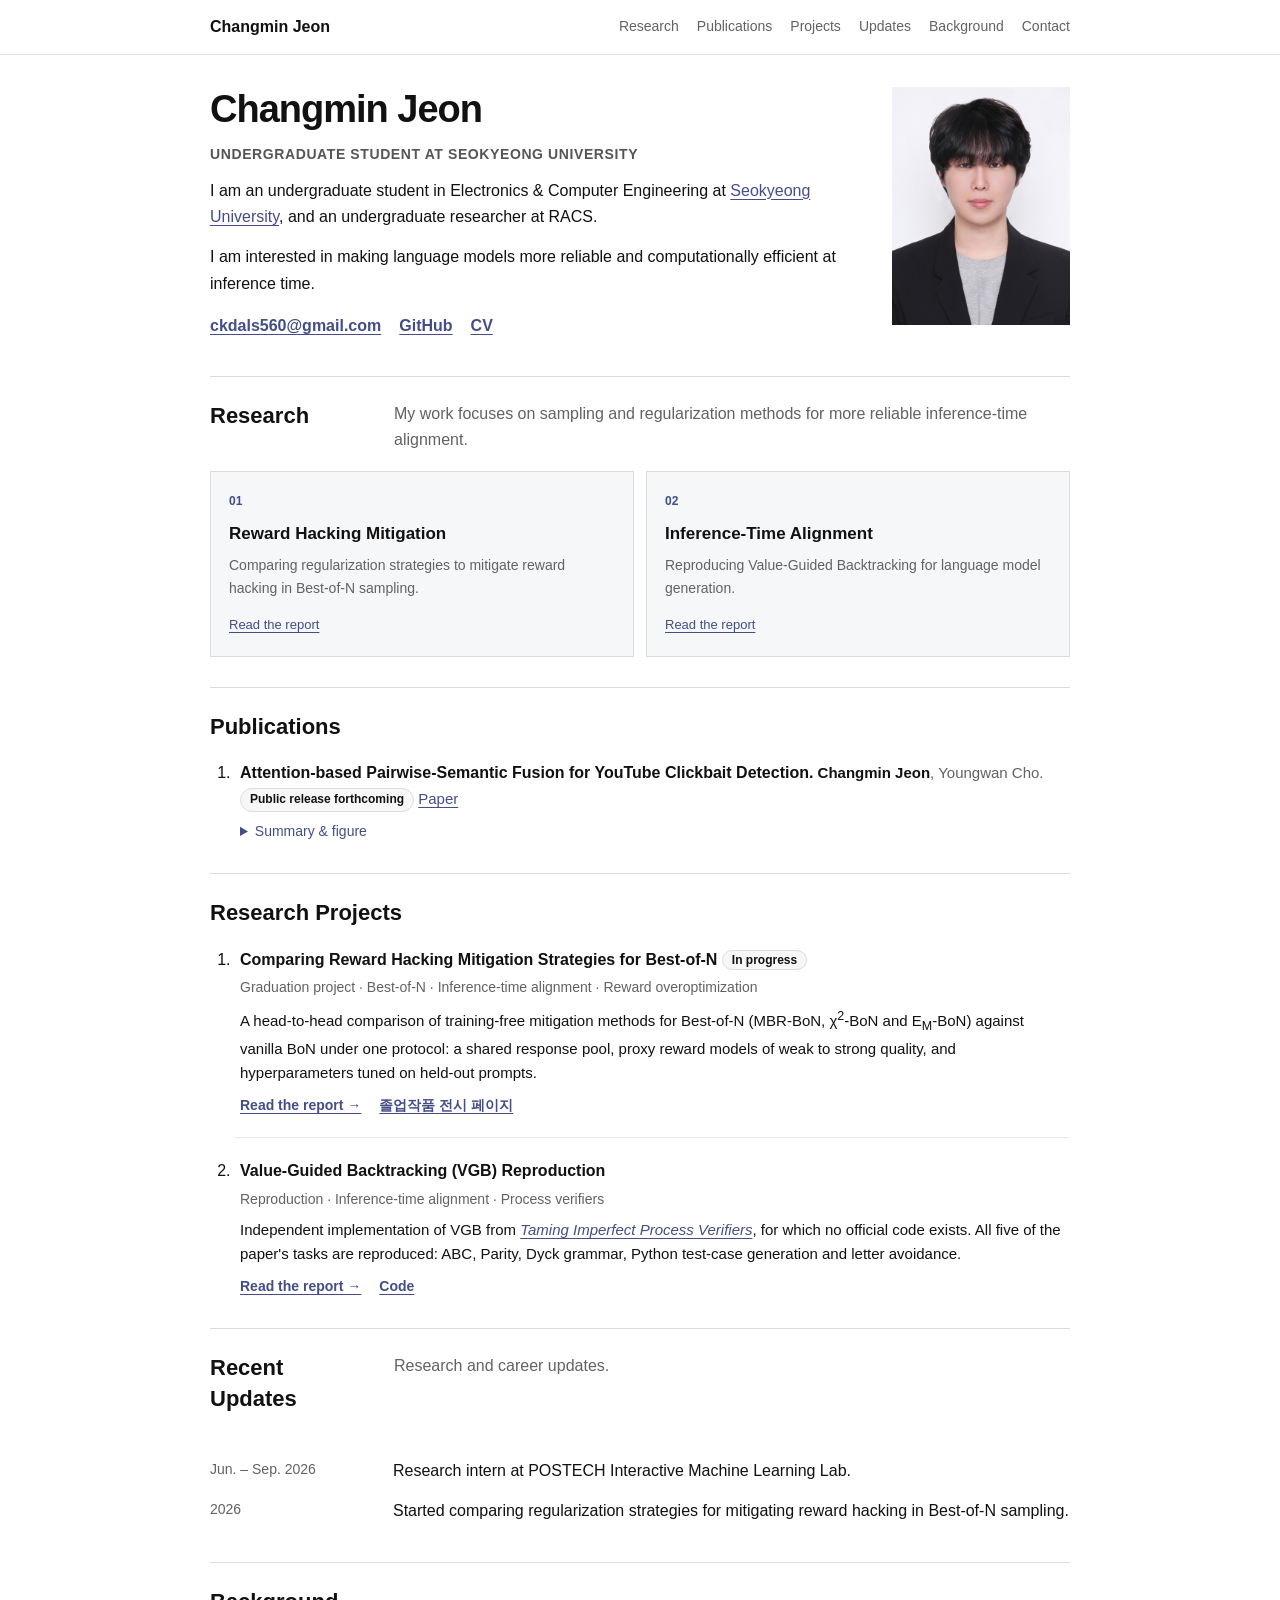
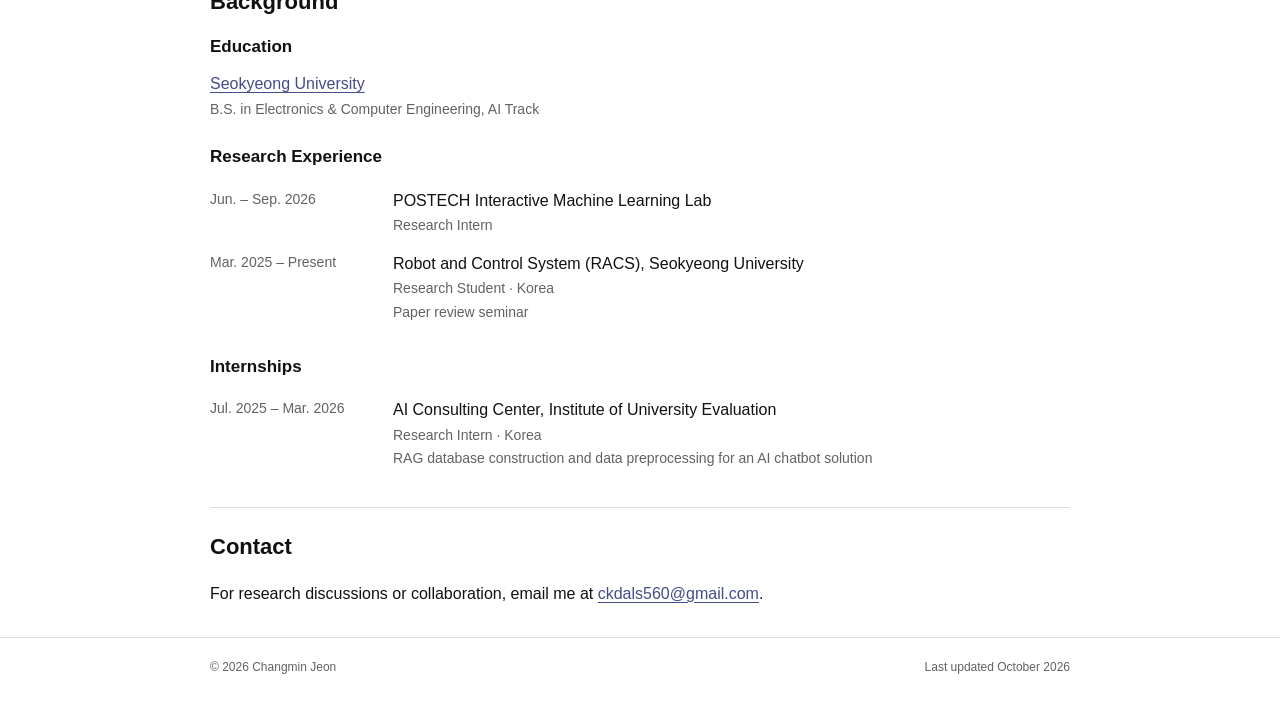
==== commit fd0f2aaa: "Research projects: mark BoN comparison as in progress Co-Authored-By: Claude Opus 5.5 <noreply@anthr" ====
--- a/index.html
+++ b/index.html
@@ -142,7 +142,7 @@
     <h2 id="projects-heading">Research Projects</h2>
     <ol class="project-list"><!-- PROJECT 1: edit the title, topics and summary below. -->
 <li id="project-1">
-  <h3>Comparing Reward Hacking Mitigation Strategies for Best-of-N</h3>
+  <h3>Comparing Reward Hacking Mitigation Strategies for Best-of-N <span class="badge">In progress</span></h3>
   <p class="meta">Graduation project · Best-of-N · Inference-time alignment · Reward overoptimization</p>
   <p class="project-desc">A head-to-head comparison of training-free mitigation methods for Best-of-N (MBR-BoN, &chi;<sup>2</sup>-BoN and E<sub>M</sub>-BoN) against vanilla BoN under one protocol: a shared response pool, proxy reward models of weak to strong quality, and hyperparameters tuned on held-out prompts.</p>
   <p class="project-links"><a href="bon.html">Read the report →</a><a href="capstone.html">졸업작품 전시 페이지</a></p>
